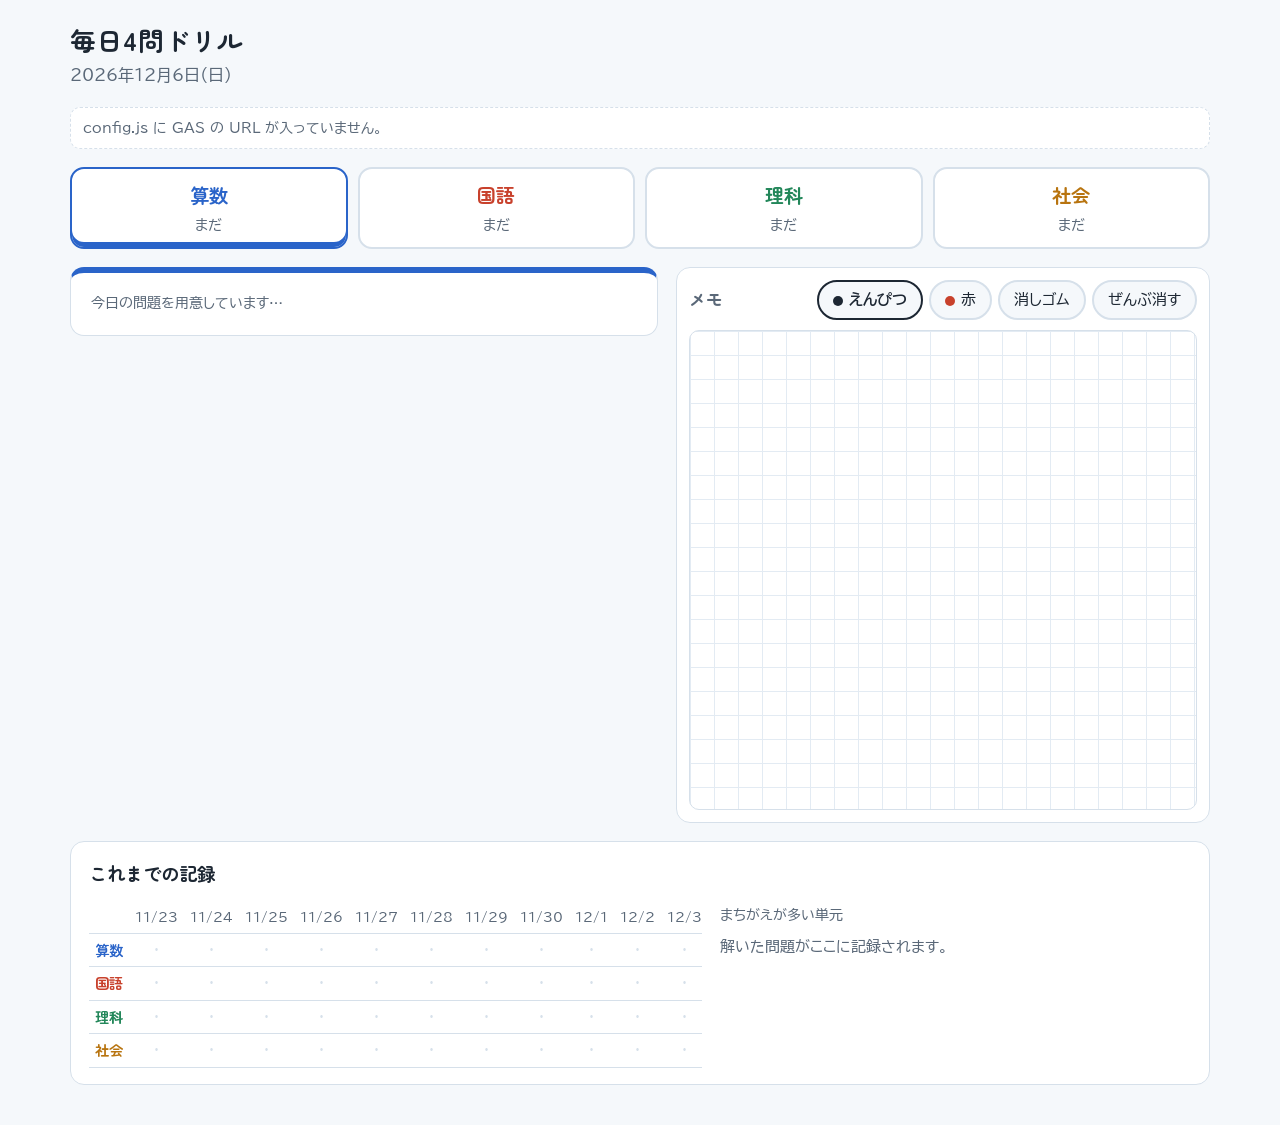
==== drill.html @ 7e66739c "ドリルとエディタを GitHub Pages ＋ GAS の fetch 窓口に移す - gas/Code.gs：fetch 用の窓口（check・drillQuestions・image・histo" ====
<!DOCTYPE html>
<html lang="ja">
<head>
<meta charset="utf-8">
<meta name="viewport" content="width=device-width, initial-scale=1">
<title>毎日4問ドリル</title>
<link rel="preconnect" href="https://fonts.googleapis.com">
<link rel="preconnect" href="https://fonts.gstatic.com" crossorigin>
<link rel="stylesheet" href="https://fonts.googleapis.com/css2?family=Zen+Maru+Gothic:wght@500;700&family=BIZ+UDPGothic:wght@400;700&display=swap">
<link rel="stylesheet" href="css/theme.css">
<link rel="stylesheet" href="css/drillcore.css">
<style>
/* レイアウト：ノートの1ページ。上に教科タブ、左に問題と答え、右に方眼のメモ（iPad横）。縦や狭い画面では縦に積む。 */
.wrap { max-width: 1180px; margin: 0 auto; padding-inline: 20px; padding-block: 18px 40px; display: grid; gap: 18px; }
header.top { display: flex; flex-wrap: wrap; align-items: baseline; justify-content: space-between; gap: 6px 20px; }
.top h1 { font-family: var(--font-display); font-weight: 700; font-size: 1.6rem; margin: 0; letter-spacing: 0.02em; }
.top .date { color: var(--ink-soft); font-size: 1rem; font-variant-numeric: tabular-nums; }
.top .streak { font-family: var(--font-display); font-size: 1rem; }
.top .streak b { font-size: 1.5rem; font-variant-numeric: tabular-nums; }

nav.tabs { display: grid; grid-template-columns: repeat(4, minmax(0, 1fr)); gap: 10px; }
.tab { appearance: none; border: 2px solid var(--rule); background: var(--sheet); color: var(--ink); border-radius: var(--radius); padding: 10px 8px; font: inherit; cursor: pointer; display: grid; justify-items: center; gap: 2px; min-height: 64px; }
.tab .name { font-family: var(--font-display); font-weight: 700; font-size: 1.2rem; color: var(--c); }
.tab .state { font-size: 0.85rem; color: var(--ink-soft); }
.tab[aria-selected="true"] { border-color: var(--c); box-shadow: inset 0 -5px 0 var(--c); }
.tab.done-ok .state { color: var(--ok); font-weight: 700; }
.tab.done-ng .state { color: var(--ng); font-weight: 700; }

main.page { display: grid; grid-template-columns: minmax(0, 1.1fr) minmax(0, 1fr); gap: 18px; align-items: start; }
@media (max-width: 860px) { main.page { grid-template-columns: minmax(0, 1fr); } }
.qcard { background: var(--sheet); border: 1px solid var(--rule); border-top: 6px solid var(--c); border-radius: var(--radius); padding: 18px 20px 20px; display: grid; gap: 14px; min-width: 0; }
.nextrow { display: flex; justify-content: flex-end; }

.memo { background: var(--sheet); border: 1px solid var(--rule); border-radius: var(--radius); padding: 12px; display: grid; gap: 10px; min-width: 0; position: sticky; top: 8px; }
.memo .bar { display: flex; flex-wrap: wrap; gap: 8px; align-items: center; justify-content: space-between; }
.memo .bar .label { font-family: var(--font-display); font-weight: 700; color: var(--ink-soft); }
.tools { display: flex; flex-wrap: wrap; gap: 6px; }
.tool { appearance: none; font: inherit; font-size: 0.95rem; border: 2px solid var(--rule); background: var(--paper); color: var(--ink); border-radius: 999px; padding: 4px 14px; cursor: pointer; min-height: 40px; }
.tool[aria-pressed="true"] { border-color: var(--ink); font-weight: 700; }
.tool .dot { display: inline-block; width: 10px; height: 10px; border-radius: 50%; margin-right: 6px; vertical-align: middle; }
.canvasbox { position: relative; width: 100%; height: 480px; border-radius: 10px; overflow: hidden; border: 1px solid var(--rule);
  background-color: var(--sheet);
  background-image: linear-gradient(var(--grid) 1px, transparent 1px), linear-gradient(90deg, var(--grid) 1px, transparent 1px);
  background-size: 24px 24px; }
.canvasbox canvas { position: absolute; top: 0; left: 0; width: 100%; height: 100%; touch-action: none; cursor: crosshair; }
@media (max-width: 860px) { .canvasbox { height: 380px; } .memo { position: static; } }

.donebox { background: var(--sheet); border: 2px solid var(--ok); border-radius: var(--radius); padding: 14px 18px; display: flex; flex-wrap: wrap; gap: 8px 18px; align-items: baseline; }
.donebox h2 { font-family: var(--font-display); margin: 0; font-size: 1.3rem; color: var(--ok); }

section.log { background: var(--sheet); border: 1px solid var(--rule); border-radius: var(--radius); padding: 16px 18px; display: grid; gap: 14px; min-width: 0; }
.log h2 { font-family: var(--font-display); font-size: 1.15rem; margin: 0; }
.log .grid2 { display: grid; grid-template-columns: minmax(0, 1.3fr) minmax(0, 1fr); gap: 18px; }
@media (max-width: 860px) { .log .grid2 { grid-template-columns: minmax(0, 1fr); } }
.tablewrap { overflow-x: auto; }
table.days { border-collapse: collapse; font-size: 0.9rem; font-variant-numeric: tabular-nums; }
table.days th, table.days td { padding: 4px 6px; text-align: center; border-bottom: 1px solid var(--rule); white-space: nowrap; }
table.days th[scope="row"] { text-align: left; color: var(--c); font-family: var(--font-display); }
table.days thead th { color: var(--ink-soft); font-weight: 400; font-size: 0.8rem; }
.mk-ok { color: var(--ok); font-weight: 700; }
.mk-ng { color: var(--ng); font-weight: 700; }
.mk-none { color: var(--rule); }
ul.weak { list-style: none; margin: 0; padding: 0; display: grid; gap: 6px; }
ul.weak li { display: grid; grid-template-columns: minmax(0, 1fr) auto; gap: 8px; align-items: center; font-size: 0.95rem; }
ul.weak .bar2 { grid-column: 1 / -1; height: 6px; background: var(--grid); border-radius: 3px; overflow: hidden; }
ul.weak .bar2 span { display: block; height: 100%; background: var(--c); }

/* 最初の起動：鍵を入れる */
.login { max-width: 460px; margin: 60px auto; padding: 0 20px; }
.login .card { background: var(--sheet); border: 1px solid var(--rule); border-top: 6px solid var(--c); border-radius: var(--radius); padding: 18px 20px; display: grid; gap: 12px; }
.login h1 { font-family: var(--font-display); font-size: 1.4rem; margin: 0; }
.login form { display: flex; gap: 8px; flex-wrap: wrap; }
.login .dq-in { flex: 1; width: auto; font-size: 1.2rem; }
.login .err { color: var(--ng); font-weight: 700; margin: 0; }
</style>
<script src="config.js"></script>
<script src="js/api.js"></script>
<script src="js/drillcore.js"></script>
</head>
<body>
<div class="login" id="login" data-s="math" hidden>
  <div class="card">
    <h1>毎日4問ドリル</h1>
    <p class="muted">はじめに「プレイヤー用の鍵」を入れてください。このiPadが覚えるので、次からは入れなくてよくなります。</p>
    <form id="loginForm">
      <input class="dq-in" type="text" id="keyInput" autocomplete="off" autocapitalize="off" autocorrect="off" spellcheck="false" placeholder="プレイヤー用の鍵" aria-label="プレイヤー用の鍵">
      <button class="dq-btn" type="submit" id="loginBtn">はじめる</button>
    </form>
    <p class="err" id="loginMsg" hidden></p>
  </div>
</div>
<div class="wrap" id="app" hidden>
  <header class="top">
    <div>
      <h1>毎日4問ドリル</h1>
      <div class="date" id="today"></div>
    </div>
    <div class="streak" id="streak" hidden>連続 <b id="streakNum">0</b> 日</div>
  </header>
  <div class="notice" id="notice" hidden></div>

  <nav class="tabs" role="tablist" aria-label="教科" id="tabs"></nav>

  <div class="donebox" id="donebox" hidden>
    <h2>今日の4問、おわり！</h2>
    <span id="doneScore"></span>
  </div>

  <main class="page">
    <article class="qcard" id="qcard" aria-live="polite"></article>
    <aside class="memo" aria-label="メモ">
      <div class="bar">
        <span class="label">メモ</span>
        <div class="tools" role="group" aria-label="ペン">
          <button class="tool" type="button" id="penBlack" aria-pressed="true"><span class="dot" style="background:var(--pen)"></span>えんぴつ</button>
          <button class="tool" type="button" id="penRed" aria-pressed="false"><span class="dot" style="background:var(--ng)"></span>赤</button>
          <button class="tool" type="button" id="eraser" aria-pressed="false">消しゴム</button>
          <button class="tool" type="button" id="clear">ぜんぶ消す</button>
        </div>
      </div>
      <div class="canvasbox" id="canvasbox"></div>
    </aside>
  </main>

  <section class="log" aria-labelledby="logTitle">
    <h2 id="logTitle">これまでの記録</h2>
    <div class="grid2">
      <div>
        <div class="tablewrap"><table class="days" id="daysTable"></table></div>
      </div>
      <div>
        <p class="muted" style="margin-bottom:6px">まちがえが多い単元</p>
        <ul class="weak" id="weakList"></ul>
      </div>
    </div>
  </section>
</div>

<script>
(function () {
  var SUBJECTS = DrillCore.SUBJECTS;
  var REVIEW_AFTER_DAYS = 3;
  var $ = function (id) { return document.getElementById(id); };
  var key = BDApi.getKey("player");
  var PENDING_STORE = "bd-drill-pending";   // まだ送れていない答え（電波がないときなど）

  // ---------- 日付 ----------
  function pad(n) { return String(n).padStart(2, "0"); }
  function ymd(d) { return d.getFullYear() + "-" + pad(d.getMonth() + 1) + "-" + pad(d.getDate()); }
  function parseYmd(s) { var a = s.split("-").map(Number); return new Date(a[0], a[1] - 1, a[2]); }
  function daysBetween(a, b) { return Math.round((parseYmd(b) - parseYmd(a)) / 86400000); }
  var WD = ["日", "月", "火", "水", "木", "金", "土"];
  var today = ymd(new Date());

  // ---------- 状態 ----------
  var Q = [];               // 有効な問題
  var byId = {};
  var days = {};            // date -> { items: { math: 記録, ... } }
  var picks = {};           // subject -> { qid, review }
  var current = "math";
  var ready = false;
  var writeChain = Promise.resolve();

  // ---------- 図の読みこみ（同じ図は1回だけ取りにいく） ----------
  var imgCache = {};
  function loadImage(id) {
    if (!imgCache[id]) {
      imgCache[id] = BDApi.call("image", { id: id }, key).then(function (r) { return r.src; });
      imgCache[id].catch(function () { delete imgCache[id]; }); // 失敗したら次に開いたとき取り直す
    }
    return imgCache[id];
  }

  // ---------- 今日の問題を選ぶ ----------
  function hash(str) { var h = 2166136261; for (var i = 0; i < str.length; i++) { h ^= str.charCodeAt(i); h = Math.imul(h, 16777619); } return h >>> 0; }
  function itemOf(subject) { return days[today] && days[today].items && days[today].items[subject]; }
  function historyFor(subject) {
    var last = {};
    Object.keys(days).sort().forEach(function (d) {
      if (d >= today) return;
      var it = days[d].items && days[d].items[subject];
      if (it && it.qid) last[it.qid] = { date: d, correct: !!it.correct };
    });
    return last;
  }
  function choose(subject) {
    var t = itemOf(subject);
    if (t && byId[t.qid]) return { qid: t.qid, review: !!t.review };
    var pool = Q.filter(function (q) { return q.subject === subject; });
    if (!pool.length) return null;
    var last = historyFor(subject);
    var due = pool.filter(function (q) { var l = last[q.id]; return l && !l.correct && daysBetween(l.date, today) >= REVIEW_AFTER_DAYS; })
      .sort(function (a, b) { return last[a.id].date < last[b.id].date ? -1 : 1; });
    if (due.length) return { qid: due[0].id, review: true };
    // まだ解いていない問題：①テストでまちがえた問題 ②正答率の高い問題 の順。同じ順位なら日によって変える
    var unseen = pool.filter(function (q) { return !last[q.id]; });
    if (unseen.length) {
      unseen.sort(function (a, b) { return priority(b) - priority(a) || hash(a.id + today) - hash(b.id + today); });
      return { qid: unseen[0].id, review: false };
    }
    var oldest = pool.slice().sort(function (a, b) { return last[a.id].date < last[b.id].date ? -1 : last[a.id].date > last[b.id].date ? 1 : priority(b) - priority(a); });
    return { qid: oldest[0].id, review: false };
  }
  // 問題の正答率（小問の平均。正答率がなければ50とみなす）
  function rateOf(q) {
    var r = DrillCore.asList(q.parts).map(function (p) { return Number(p.rate); }).filter(function (v) { return isFinite(v) && v > 0; });
    if (!r.length) return 50;
    return r.reduce(function (s, v) { return s + v; }, 0) / r.length;
  }
  // 大きいほど先に出す。テストでまちがえた問題は正答率に関係なく先（ただし正答率30%未満の難問は後回し）
  function priority(q) {
    var r = rateOf(q);
    return Math.round(r) + (q.testMiss && r >= 30 ? 100 : 0);
  }
  function pickAll() { SUBJECTS.forEach(function (s) { picks[s.key] = choose(s.key); }); }

  // ---------- 記録 ----------
  function saveAnswer(subject, record) {
    var day = days[today] || { date: today, items: {} };
    day.items[subject] = record; days[today] = day;
    var body = Object.assign({ date: today, subject: subject }, record);
    var list = readPending(); list.push(body); writePending(list);
    flushPending();
  }
  // 送れていない答えは iPad の中に控えておき、次に送れるときにまとめて送る
  function readPending() { try { var v = JSON.parse(localStorage.getItem(PENDING_STORE) || "[]"); return Array.isArray(v) ? v : []; } catch (e) { return []; } }
  function writePending(list) { try { if (list.length) localStorage.setItem(PENDING_STORE, JSON.stringify(list)); else localStorage.removeItem(PENDING_STORE); } catch (e) {} }
  function sameRec(a, b) { return a.date === b.date && a.subject === b.subject && a.answeredAt === b.answeredAt; }
  function flushPending() {
    writeChain = writeChain.then(function () {
      var list = readPending();
      var failed = false;
      return list.reduce(function (p, rec) {
        return p.then(function () {
          return send(rec, failed ? 0 : 2).then(function (ok) {
            if (ok) writePending(readPending().filter(function (r) { return !sameRec(r, rec); }));
            else failed = true;
          });
        });
      }, Promise.resolve()).then(function () {
        if (failed) showNotice("記録をまだ送れていません。このiPadに控えてあるので、インターネットにつながったときにもう一度開くと送られます。");
        else if (list.length && $("notice").textContent.indexOf("記録をまだ送れて") === 0) showNotice("");
      });
    });
    return writeChain;
  }
  function send(rec, tries) {
    return BDApi.call("saveAnswer", { record: rec }, key).then(function () { return true; }, function (err) {
      if (err.kind === "forbidden" || tries <= 0) return false;
      return new Promise(function (r) { setTimeout(r, 2000); }).then(function () { return send(rec, tries - 1); });
    });
  }
  function showNotice(text) { var n = $("notice"); n.textContent = text; n.hidden = !text; }

  // ---------- 描画 ----------
  function el(tag, cls, text) { var e = document.createElement(tag); if (cls) e.className = cls; if (text != null) e.textContent = text; return e; }
  function renderTabs() {
    var nav = $("tabs"); nav.textContent = "";
    SUBJECTS.forEach(function (s) {
      var it = itemOf(s.key);
      var b = document.createElement("button");
      b.type = "button"; b.className = "tab"; b.dataset.s = s.key; b.setAttribute("role", "tab");
      b.setAttribute("aria-selected", String(s.key === current));
      if (it) b.classList.add(it.correct ? "done-ok" : "done-ng");
      b.append(el("span", "name", s.name), el("span", "state", it ? (it.correct ? "○ 正解" : "× まちがい") : "まだ"));
      b.addEventListener("click", function () { current = s.key; renderAll(); });
      nav.append(b);
    });
    var done = SUBJECTS.filter(function (s) { return itemOf(s.key); }).length;
    var ok = SUBJECTS.filter(function (s) { return itemOf(s.key) && itemOf(s.key).correct; }).length;
    $("donebox").hidden = done < SUBJECTS.length;
    $("doneScore").textContent = SUBJECTS.length + "問中 " + ok + "問 正解。まちがえた問題は" + REVIEW_AFTER_DAYS + "日後にもう一度出ます。";
  }
  var shownKey = "";
  function renderQuestion(force) {
    var card = $("qcard"); card.dataset.s = current;
    document.querySelector(".memo").dataset.s = current;
    if (!ready) { card.textContent = ""; card.append(el("p", "muted", "今日の問題を用意しています…")); return; }
    var pick = picks[current]; var q = pick && byId[pick.qid];
    if (!q) { card.textContent = ""; card.append(el("p", "muted", "この教科の問題がまだありません。")); return; }
    var saved = itemOf(current) || null;
    var key = current + "|" + q.id + "|" + (saved ? "done" : "open");
    if (!force && key === shownKey) return; // 入力中の答えを消さない
    shownKey = key;
    var holder = el("div"); card.textContent = ""; card.append(holder);
    DrillCore.renderQuestion(holder, q, {
      imageLoader: loadImage, saved: saved, review: pick.review,
      extraMeta: [q.testMiss ? "テストでまちがえた問題" : "", "正答率 " + Math.round(rateOf(q)) + "%"].filter(Boolean),
      reviewNote: REVIEW_AFTER_DAYS + "日後にもう一度出ます。",
      onFinish: function (res) {
        var rec = Object.assign({ qid: q.id, unit: q.unit || "", review: !!pick.review, answeredAt: new Date().toISOString() }, res);
        saveAnswer(current, rec);
        shownKey = current + "|" + q.id + "|done";
        renderTabs(); renderLog(); appendNext(card);
      }
    });
    if (saved) appendNext(card);
  }
  function appendNext(card) {
    var nextS = SUBJECTS.filter(function (s) { return !itemOf(s.key); })[0];
    if (!nextS) return;
    var row = el("div", "nextrow");
    var b = el("button", "dq-btn ghost", "次は" + nextS.name + " →"); b.type = "button"; b.dataset.s = nextS.key;
    b.addEventListener("click", function () { current = nextS.key; renderAll(); window.scrollTo(0, 0); });
    row.append(b); card.append(row);
  }
  function renderLog() {
    var dates = [];
    for (var i = 13; i >= 0; i--) { var d = parseYmd(today); d.setDate(d.getDate() - i); dates.push(ymd(d)); }
    var t = $("daysTable"); t.textContent = "";
    var thead = document.createElement("thead"); var hr = document.createElement("tr");
    hr.append(el("th", null, ""));
    dates.forEach(function (d) { var dd = parseYmd(d); hr.append(el("th", null, (dd.getMonth() + 1) + "/" + dd.getDate())); });
    thead.append(hr); t.append(thead);
    var tb = document.createElement("tbody");
    SUBJECTS.forEach(function (s) {
      var tr = document.createElement("tr"); tr.dataset.s = s.key;
      var th = el("th", null, s.name); th.scope = "row"; tr.append(th);
      dates.forEach(function (d) {
        var it = days[d] && days[d].items && days[d].items[s.key];
        tr.append(el("td", it ? (it.correct ? "mk-ok" : "mk-ng") : "mk-none", it ? (it.correct ? "○" : "×") : "・"));
      });
      tb.append(tr);
    });
    t.append(tb);

    var stats = {};
    Object.keys(days).forEach(function (d) {
      var items = days[d].items || {};
      Object.keys(items).forEach(function (s) {
        var it = items[s]; var unit = it.unit || (byId[it.qid] || {}).unit || "その他";
        var k = s + "|" + unit; var st = stats[k] || (stats[k] = { s: s, unit: unit, ok: 0, n: 0 });
        st.n++; if (it.correct) st.ok++;
      });
    });
    var all = Object.keys(stats).map(function (k) { return stats[k]; });
    var weak = all.filter(function (x) { return x.ok < x.n; }).sort(function (a, b) { return a.ok / a.n - b.ok / b.n || b.n - a.n; }).slice(0, 8);
    var ul = $("weakList"); ul.textContent = "";
    if (!weak.length) ul.append(el("li", "muted", all.length ? "まちがえた単元はまだありません。" : "解いた問題がここに記録されます。"));
    weak.forEach(function (w) {
      var li = el("li"); li.dataset.s = w.s;
      li.append(el("span", null, DrillCore.subjectName(w.s) + "・" + w.unit), el("span", null, w.ok + "/" + w.n));
      var bar = el("div", "bar2"); var fill = el("span"); fill.style.width = (w.ok / w.n * 100) + "%"; bar.append(fill); li.append(bar);
      ul.append(li);
    });

    var streak = 0; var cur = parseYmd(today);
    var has = function (d) { return days[d] && Object.keys(days[d].items || {}).length; };
    if (!has(today)) cur.setDate(cur.getDate() - 1);
    while (has(ymd(cur))) { streak++; cur.setDate(cur.getDate() - 1); }
    $("streak").hidden = streak === 0; $("streakNum").textContent = streak;
  }
  function renderHeader() { var d = parseYmd(today); $("today").textContent = d.getFullYear() + "年" + (d.getMonth() + 1) + "月" + d.getDate() + "日（" + WD[d.getDay()] + "）"; }
  function renderAll() { renderHeader(); renderTabs(); renderQuestion(); showMemo(current); renderLog(); }

  // ---------- メモ（教科ごとに1枚） ----------
  var memo = { color: "pen", erase: false };
  var canvases = {};
  function makeCanvas(subject) {
    var c = document.createElement("canvas"); c.hidden = true; c.setAttribute("aria-label", "メモ用の方眼");
    $("canvasbox").append(c); canvases[subject] = c;
    var ctx = c.getContext("2d");
    var drawing = false, lastX = 0, lastY = 0;
    function pos(e) { var r = c.getBoundingClientRect(); return [e.clientX - r.left, e.clientY - r.top]; }
    c.addEventListener("pointerdown", function (e) { drawing = true; c.setPointerCapture(e.pointerId); var p = pos(e); lastX = p[0]; lastY = p[1]; dot(lastX, lastY, e); });
    c.addEventListener("pointermove", function (e) {
      if (!drawing) return;
      var evs = e.getCoalescedEvents ? e.getCoalescedEvents() : [e];
      if (!evs.length) evs = [e];
      evs.forEach(function (ev) { var p = pos(ev); line(lastX, lastY, p[0], p[1], ev); lastX = p[0]; lastY = p[1]; });
    });
    function stop() { drawing = false; }
    c.addEventListener("pointerup", stop); c.addEventListener("pointercancel", stop); c.addEventListener("pointerleave", stop);
    function style(ev) {
      var pr = ev.pressure && ev.pointerType === "pen" ? ev.pressure : 0.5;
      ctx.globalCompositeOperation = memo.erase ? "destination-out" : "source-over";
      ctx.strokeStyle = ctx.fillStyle = getComputedStyle(document.documentElement).getPropertyValue(memo.color === "red" ? "--ng" : "--pen").trim();
      ctx.lineWidth = memo.erase ? 22 : 1.4 + pr * 2.6;
      ctx.lineCap = "round"; ctx.lineJoin = "round";
    }
    function line(x1, y1, x2, y2, ev) { style(ev); ctx.beginPath(); ctx.moveTo(x1, y1); ctx.lineTo(x2, y2); ctx.stroke(); }
    function dot(x, y, ev) { style(ev); ctx.beginPath(); ctx.arc(x, y, ctx.lineWidth / 2, 0, Math.PI * 2); ctx.fill(); }
    fit(c);
    return c;
  }
  function fit(c) {
    var box = $("canvasbox"); var dpr = window.devicePixelRatio || 1;
    var w = Math.round(box.clientWidth * dpr), h = Math.round(box.clientHeight * dpr);
    if (!w || !h || (c.width === w && c.height === h)) return;
    var old = null;
    if (c.width) { old = document.createElement("canvas"); old.width = c.width; old.height = c.height; old.getContext("2d").drawImage(c, 0, 0); }
    c.width = w; c.height = h;
    var ctx = c.getContext("2d"); ctx.setTransform(dpr, 0, 0, dpr, 0, 0);
    if (old) ctx.drawImage(old, 0, 0, old.width / dpr, old.height / dpr);
  }
  function showMemo(subject) {
    SUBJECTS.forEach(function (s) { var c = canvases[s.key] || makeCanvas(s.key); c.hidden = s.key !== subject; });
    fit(canvases[subject]);
  }
  function setTool(which) {
    memo.erase = which === "eraser"; if (!memo.erase) memo.color = which === "red" ? "red" : "pen";
    $("penBlack").setAttribute("aria-pressed", String(which === "pen"));
    $("penRed").setAttribute("aria-pressed", String(which === "red"));
    $("eraser").setAttribute("aria-pressed", String(which === "eraser"));
  }
  $("penBlack").addEventListener("click", function () { setTool("pen"); });
  $("penRed").addEventListener("click", function () { setTool("red"); });
  $("eraser").addEventListener("click", function () { setTool("eraser"); });
  $("clear").addEventListener("click", function () { var c = canvases[current]; if (c) { var ctx = c.getContext("2d"); ctx.save(); ctx.setTransform(1, 0, 0, 1, 0, 0); ctx.clearRect(0, 0, c.width, c.height); ctx.restore(); } });
  window.addEventListener("resize", function () { var c = canvases[current]; if (c) fit(c); });

  // ---------- 起動 ----------
  document.addEventListener("visibilitychange", function () {
    if (document.visibilityState === "visible" && ymd(new Date()) !== today) { today = ymd(new Date()); picks = {}; pickAll(); current = "math"; shownKey = ""; renderAll(); }
  });

  function start(questions, records, notice) {
    Q = (questions || []).filter(function (q) { return q && q.id && q.enabled !== false; });
    byId = {}; Q.forEach(function (q) { byId[q.id] = q; });
    days = {};
    (records || []).forEach(function (r) {
      if (!r || !r.date || !r.subject) return;
      var d = days[r.date] || (days[r.date] = { date: r.date, items: {} });
      d.items[r.subject] = r; // 同じ日・同じ教科が2行あれば後の行を使う
    });
    ready = true; showNotice(notice || ""); pickAll(); renderAll();
  }

  function load() {
    $("login").hidden = true; $("app").hidden = false;
    renderAll();
    showNotice(window.BD_MOCK ? "プレビュー表示です。ここで解いた結果は保存されません。" : "問題を読みこんでいます…");
    var qs = BDApi.call("drillQuestions", {}, key);
    var rs = BDApi.call("history", {}, key);
    qs.then(function (q) {
      return rs.then(function (r) { return { q: q.questions, r: r.records, fail: false }; }, function () { return { q: q.questions, r: [], fail: true }; });
    }).then(function (got) {
      start(got.q, got.r.concat(readPending()), got.fail ? "記録を読みこめませんでした。問題は解けますが、前の記録が表に出ないことがあります。" : (window.BD_MOCK ? "プレビュー表示です。ここで解いた結果は保存されません。" : ""));
      if (readPending().length) flushPending();
    }, function (err) {
      if (err.kind === "forbidden") { BDApi.clearKey("player"); key = ""; showLogin("鍵が変わったようです。新しいプレイヤー用の鍵を入れてください。"); return; }
      start([], [], "");
      showNotice("問題を読みこめませんでした。インターネットにつながっているか確認して、開き直してください。（" + err.message + "）");
    });
  }

  // ---------- 鍵の入力（最初の1回だけ） ----------
  function showLogin(msg) {
    $("app").hidden = true; $("login").hidden = false;
    var m = $("loginMsg"); m.textContent = msg || ""; m.hidden = !msg;
  }
  $("loginForm").addEventListener("submit", function (e) {
    e.preventDefault();
    var k = $("keyInput").value.trim(); if (!k) return;
    $("loginBtn").disabled = true;
    BDApi.call("check", {}, k).then(function () {
      key = k; BDApi.setKey("player", k); $("keyInput").value = "";
      load();
    }, function (err) {
      showLogin(err.kind === "forbidden" ? "鍵がちがいます。もう一度たしかめてください。" : "つながりませんでした。インターネットを確認してください。（" + err.message + "）");
    }).then(function () { $("loginBtn").disabled = false; });
  });

  if (!BDApi.hasUrl()) { $("app").hidden = false; renderAll(); showNotice("config.js に GAS の URL が入っていません。"); }
  else if (key || window.BD_MOCK) load();
  else showLogin("");
})();
</script>
</body>
</html>
---- css/theme.css ----
/* 色と文字（ドリルとエディタで共通）。教科の色は学校のノートの色分けに合わせる。 */
:root {
  --paper: #f5f8fb;
  --sheet: #ffffff;
  --ink: #1d2733;
  --ink-soft: #5a6878;
  --rule: #d6e0ea;
  --grid: #e3ebf3;
  --math: #2a64c9;
  --japanese: #c8412c;
  --science: #23875a;
  --social: #b8740f;
  --ok: #23875a;
  --ng: #c8412c;
  --ok-bg: #e5f4ec;
  --ng-bg: #fbe9e6;
  --pen: #1d2733;
  --font-display: "Zen Maru Gothic", "Hiragino Maru Gothic ProN", "Hiragino Sans", sans-serif;
  --font-body: "BIZ UDPGothic", "Hiragino Sans", "Yu Gothic", sans-serif;
  --radius: 14px;
  --c: var(--math);
}
@media (prefers-color-scheme: dark) {
  :root:not([data-theme="light"]) {
    --paper: #121820; --sheet: #1a222c; --ink: #e6edf4; --ink-soft: #9fb0c2; --rule: #2c3846; --grid: #232e3a;
    --math: #6f9ef0; --japanese: #ef7a65; --science: #5cc28d; --social: #e3a84a;
    --ok: #5cc28d; --ng: #ef7a65; --ok-bg: #173226; --ng-bg: #3a1e1a; --pen: #e6edf4;
    color-scheme: dark;
  }
}
:root[data-theme="dark"] {
  --paper: #121820; --sheet: #1a222c; --ink: #e6edf4; --ink-soft: #9fb0c2; --rule: #2c3846; --grid: #232e3a;
  --math: #6f9ef0; --japanese: #ef7a65; --science: #5cc28d; --social: #e3a84a;
  --ok: #5cc28d; --ng: #ef7a65; --ok-bg: #173226; --ng-bg: #3a1e1a; --pen: #e6edf4;
  color-scheme: dark;
}
* { box-sizing: border-box; }
[hidden] { display: none !important; }
html, body { background: var(--paper); color: var(--ink); margin: 0; }
body { font-family: var(--font-body); font-size: 17px; line-height: 1.7; }
[data-s="math"] { --c: var(--math); }
[data-s="japanese"] { --c: var(--japanese); }
[data-s="science"] { --c: var(--science); }
[data-s="social"] { --c: var(--social); }
button:focus-visible, input:focus-visible, select:focus-visible, textarea:focus-visible { outline: 3px solid var(--c); outline-offset: 2px; }
.muted { color: var(--ink-soft); font-size: 0.9rem; margin: 0; }
.notice { font-size: 0.9rem; color: var(--ink-soft); background: var(--sheet); border: 1px dashed var(--rule); border-radius: 10px; padding: 8px 12px; }
---- css/drillcore.css ----
/* 問題の表示（ドリルとエディタのプレビューで共通） */
.dq { display: grid; gap: 14px; }
.dq-meta { display: flex; flex-wrap: wrap; gap: 6px 8px; align-items: center; font-size: 0.85rem; color: var(--ink-soft); }
.dq-chip { display: inline-block; border: 1px solid var(--c); color: var(--c); border-radius: 999px; padding: 1px 10px; font-weight: 700; }
.dq-chip.review { border-color: var(--ng); color: var(--ng); }
.dq-text { font-size: 1.15rem; line-height: 1.85; white-space: pre-line; margin: 0; }
.dq-imgs { display: grid; gap: 8px; }
.dq-img { display: block; width: 100%; border: 1px solid var(--rule); border-radius: 8px; background: #fff; cursor: zoom-in; min-height: 40px; }
.dq-img.loading { display: grid; place-items: center; height: 120px; color: var(--ink-soft); font-size: 0.9rem; cursor: default; }
.dq-part { border-top: 1px dashed var(--rule); padding-top: 12px; display: grid; gap: 8px; }
.dq-part:first-of-type { border-top: 0; padding-top: 0; }
.dq-plabel { display: flex; gap: 8px; align-items: baseline; flex-wrap: wrap; }
.dq-plabel b { font-family: var(--font-display); font-size: 1.1rem; }
.dq-prompt { white-space: pre-line; margin: 0; font-size: 1.05rem; }
.dq-row { display: flex; flex-wrap: wrap; gap: 8px; align-items: center; }
.dq-in { font: inherit; font-size: 1.4rem; padding: 6px 10px; border: 2px solid var(--rule); border-radius: 10px; background: var(--paper); color: var(--ink); min-width: 0; width: 12em; max-width: 100%; }
.dq-in.short { width: 3.2em; text-align: center; }
.dq-in:focus { border-color: var(--c); outline: none; }
.dq-in:disabled { opacity: 0.85; }
textarea.dq-in { width: 100%; font-size: 1.1rem; min-height: 5em; resize: vertical; }
.dq-suffix { font-size: 1.1rem; }
.dq-frac { display: inline-grid; grid-template-columns: auto auto; align-items: center; gap: 0 8px; }
.dq-frac .fr { display: grid; justify-items: center; gap: 3px; }
.dq-frac .bar { width: 100%; height: 2px; background: var(--ink); }
.dq-opt { appearance: none; font: inherit; font-family: var(--font-display); font-weight: 700; font-size: 1.2rem; min-width: 56px; min-height: 48px; padding: 4px 14px; border-radius: 10px; border: 2px solid var(--rule); background: var(--paper); color: var(--ink); cursor: pointer; }
.dq-opt[aria-pressed="true"] { border-color: var(--c); background: var(--c); color: var(--sheet); }
.dq-opt:disabled { cursor: default; }
.dq-seq { font-family: var(--font-display); font-size: 1.3rem; min-height: 1.6em; letter-spacing: 0.05em; }
.dq-btn { appearance: none; font: inherit; font-family: var(--font-display); font-weight: 700; font-size: 1.1rem; border-radius: 10px; padding: 10px 20px; cursor: pointer; border: 2px solid var(--c); background: var(--c); color: var(--sheet); min-height: 48px; }
.dq-btn.ghost { background: transparent; color: var(--c); }
.dq-btn.small { font-size: 0.95rem; padding: 4px 12px; min-height: 40px; }
.dq-btn.ok { --c: var(--ok); }
.dq-btn.ng { --c: var(--ng); }
.dq-btn:disabled { opacity: 0.45; cursor: default; }
.dq-mark { font-family: var(--font-display); font-weight: 700; font-size: 1.05rem; }
.dq-mark.ok { color: var(--ok); }
.dq-mark.ng { color: var(--ng); }
.dq-answer { border-radius: 8px; padding: 6px 10px; background: var(--paper); font-size: 1rem; }
.dq-model { border: 2px dashed var(--c); border-radius: 10px; padding: 8px 12px; font-size: 1.15rem; white-space: pre-line; }
.dq-result { border-radius: 10px; padding: 12px 14px; display: grid; gap: 8px; }
.dq-result.ok { background: var(--ok-bg); }
.dq-result.ng { background: var(--ng-bg); }
.dq-verdict { font-family: var(--font-display); font-weight: 700; font-size: 1.35rem; }
.dq-result.ok .dq-verdict { color: var(--ok); }
.dq-result.ng .dq-verdict { color: var(--ng); }
.dq-note { margin: 0; font-size: 0.9rem; color: var(--ink-soft); }
.dq-ex { margin: 0; white-space: pre-line; }
/* 図への書きこみ：問題の中では線を重ねて表示し、タップで全画面の書きこみ画面を開く */
.dq-fig { position: relative; }
.dq-fig .dq-img { cursor: pointer; }
.dq-fig-ink { position: absolute; top: 0; left: 0; width: 100%; height: 100%; pointer-events: none; border-radius: 8px; }
.dq-fig-btn { position: absolute; right: 8px; bottom: 8px; appearance: none; font: inherit; font-size: 0.9rem; font-weight: 700; border: 2px solid var(--c); background: var(--sheet); color: var(--c); border-radius: 999px; padding: 4px 12px; min-height: 36px; cursor: pointer; opacity: 0.95; }
.dq-ann { position: fixed; top: 0; left: 0; right: 0; bottom: 0; z-index: 50; background: #3b4350; display: flex; flex-direction: column; }
.dq-ann-bar { display: flex; flex-wrap: wrap; gap: 6px; align-items: center; padding: 8px 12px; padding-top: calc(8px + env(safe-area-inset-top, 0px)); background: var(--sheet); border-bottom: 1px solid var(--rule); }
.dq-ann-sep { flex: 1; }
.dq-tool { appearance: none; font: inherit; font-size: 0.95rem; border: 2px solid var(--rule); background: var(--paper); color: var(--ink); border-radius: 999px; padding: 4px 14px; min-height: 42px; cursor: pointer; }
.dq-tool[aria-pressed="true"] { border-color: var(--ink); font-weight: 700; background: var(--sheet); }
.dq-ann-area { flex: 1; overflow: auto; -webkit-overflow-scrolling: touch; padding: 12px; }
.dq-ann-stage { position: relative; margin: 0 auto; }
.dq-ann-stage img { display: block; width: 100%; background: #fff; border-radius: 4px; user-select: none; -webkit-user-select: none; -webkit-touch-callout: none; }
.dq-ann-stage canvas { position: absolute; top: 0; left: 0; width: 100%; height: 100%; touch-action: none; }
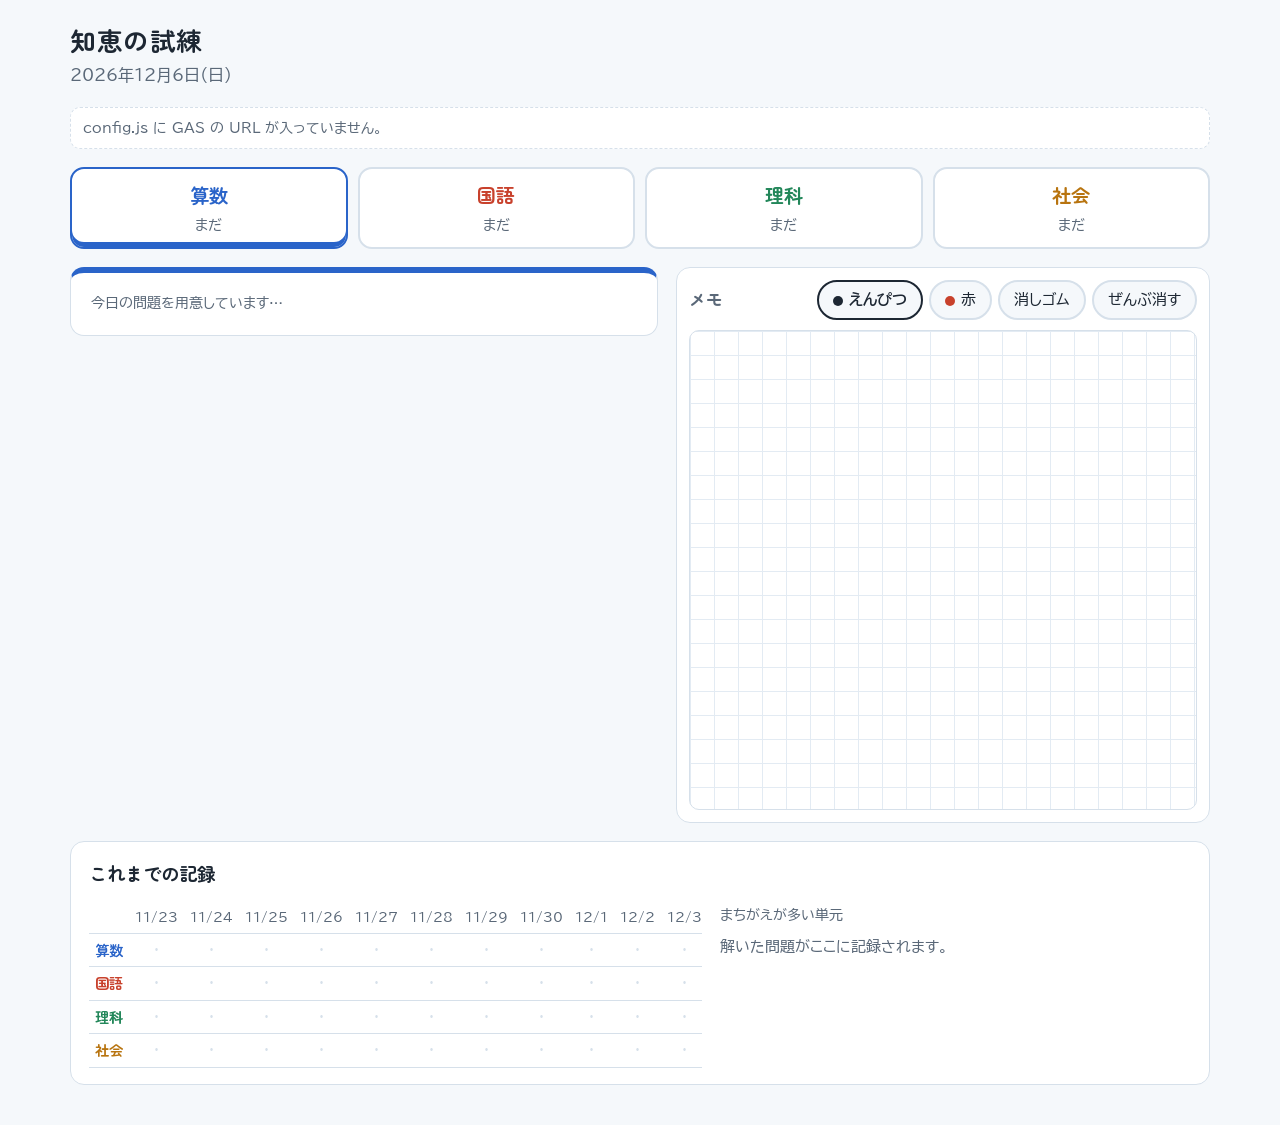
==== commit b032da9d: "ドリルの画面の名前を「知恵の試練」に変える GAS のシート名・ドライブのフォルダ名は成績管理側の道具が使うので変えない。  Co-Authored-By: Claude Opus 5.5 <nore" ====
--- a/drill.html
+++ b/drill.html
@@ -3,7 +3,7 @@
 <head>
 <meta charset="utf-8">
 <meta name="viewport" content="width=device-width, initial-scale=1">
-<title>毎日4問ドリル</title>
+<title>知恵の試練</title>
 <link rel="preconnect" href="https://fonts.googleapis.com">
 <link rel="preconnect" href="https://fonts.gstatic.com" crossorigin>
 <link rel="stylesheet" href="https://fonts.googleapis.com/css2?family=Zen+Maru+Gothic:wght@500;700&family=BIZ+UDPGothic:wght@400;700&display=swap">
@@ -80,7 +80,7 @@
 <body>
 <div class="login" id="login" data-s="math" hidden>
   <div class="card">
-    <h1>毎日4問ドリル</h1>
+    <h1>知恵の試練</h1>
     <p class="muted">はじめに「プレイヤー用の鍵」を入れてください。このiPadが覚えるので、次からは入れなくてよくなります。</p>
     <form id="loginForm">
       <input class="dq-in" type="text" id="keyInput" autocomplete="off" autocapitalize="off" autocorrect="off" spellcheck="false" placeholder="プレイヤー用の鍵" aria-label="プレイヤー用の鍵">
@@ -92,7 +92,7 @@
 <div class="wrap" id="app" hidden>
   <header class="top">
     <div>
-      <h1>毎日4問ドリル</h1>
+      <h1>知恵の試練</h1>
       <div class="date" id="today"></div>
     </div>
     <div class="streak" id="streak" hidden>連続 <b id="streakNum">0</b> 日</div>
@@ -139,7 +139,6 @@
 <script>
 (function () {
   var SUBJECTS = DrillCore.SUBJECTS;
-  var REVIEW_AFTER_DAYS = 3;
   var $ = function (id) { return document.getElementById(id); };
   var key = BDApi.getKey("player");
   var PENDING_STORE = "bd-drill-pending";   // まだ送れていない答え（電波がないときなど）
@@ -148,7 +147,6 @@
   function pad(n) { return String(n).padStart(2, "0"); }
   function ymd(d) { return d.getFullYear() + "-" + pad(d.getMonth() + 1) + "-" + pad(d.getDate()); }
   function parseYmd(s) { var a = s.split("-").map(Number); return new Date(a[0], a[1] - 1, a[2]); }
-  function daysBetween(a, b) { return Math.round((parseYmd(b) - parseYmd(a)) / 86400000); }
   var WD = ["日", "月", "火", "水", "木", "金", "土"];
   var today = ymd(new Date());
 
@@ -174,32 +172,31 @@
   // ---------- 今日の問題を選ぶ ----------
   function hash(str) { var h = 2166136261; for (var i = 0; i < str.length; i++) { h ^= str.charCodeAt(i); h = Math.imul(h, 16777619); } return h >>> 0; }
   function itemOf(subject) { return days[today] && days[today].items && days[today].items[subject]; }
+  // 今日より前に、問題ごとに「正解した回数」と「解いた回数」を数える
   function historyFor(subject) {
-    var last = {};
-    Object.keys(days).sort().forEach(function (d) {
+    var h = {};
+    Object.keys(days).forEach(function (d) {
       if (d >= today) return;
       var it = days[d].items && days[d].items[subject];
-      if (it && it.qid) last[it.qid] = { date: d, correct: !!it.correct };
-    });
-    return last;
-  }
+      if (!it || !it.qid) return;
+      var x = h[it.qid] || (h[it.qid] = { ok: 0, tries: 0 });
+      x.tries++; if (it.correct) x.ok++;
+    });
+    return h;
+  }
+  // 出題の順番：①正解した回数が少ない問題（まだ解いていない問題と、まちがえただけの問題はどちらも0回）
+  // ②同じ回数なら priority（テストでまちがえた問題＋正答率）の高い順 ③それも同じなら日によって変える
+  // まちがえた問題は正解するまで回数が増えないので、次の日にまた出ることがある
   function choose(subject) {
     var t = itemOf(subject);
     if (t && byId[t.qid]) return { qid: t.qid, review: !!t.review };
     var pool = Q.filter(function (q) { return q.subject === subject; });
     if (!pool.length) return null;
-    var last = historyFor(subject);
-    var due = pool.filter(function (q) { var l = last[q.id]; return l && !l.correct && daysBetween(l.date, today) >= REVIEW_AFTER_DAYS; })
-      .sort(function (a, b) { return last[a.id].date < last[b.id].date ? -1 : 1; });
-    if (due.length) return { qid: due[0].id, review: true };
-    // まだ解いていない問題：①テストでまちがえた問題 ②正答率の高い問題 の順。同じ順位なら日によって変える
-    var unseen = pool.filter(function (q) { return !last[q.id]; });
-    if (unseen.length) {
-      unseen.sort(function (a, b) { return priority(b) - priority(a) || hash(a.id + today) - hash(b.id + today); });
-      return { qid: unseen[0].id, review: false };
-    }
-    var oldest = pool.slice().sort(function (a, b) { return last[a.id].date < last[b.id].date ? -1 : last[a.id].date > last[b.id].date ? 1 : priority(b) - priority(a); });
-    return { qid: oldest[0].id, review: false };
+    var h = historyFor(subject);
+    function ok(q) { return h[q.id] ? h[q.id].ok : 0; }
+    pool.sort(function (a, b) { return ok(a) - ok(b) || priority(b) - priority(a) || hash(a.id + today) - hash(b.id + today); });
+    var top = pool[0], th = h[top.id];
+    return { qid: top.id, review: !!(th && th.tries > 0 && th.ok === 0) };
   }
   // 問題の正答率（小問の平均。正答率がなければ50とみなす）
   function rateOf(q) {
@@ -269,7 +266,7 @@
     var done = SUBJECTS.filter(function (s) { return itemOf(s.key); }).length;
     var ok = SUBJECTS.filter(function (s) { return itemOf(s.key) && itemOf(s.key).correct; }).length;
     $("donebox").hidden = done < SUBJECTS.length;
-    $("doneScore").textContent = SUBJECTS.length + "問中 " + ok + "問 正解。まちがえた問題は" + REVIEW_AFTER_DAYS + "日後にもう一度出ます。";
+    $("doneScore").textContent = SUBJECTS.length + "問中 " + ok + "問 正解。まちがえた問題は、正解するまでまた出てきます。";
   }
   var shownKey = "";
   function renderQuestion(force) {
@@ -286,7 +283,7 @@
     DrillCore.renderQuestion(holder, q, {
       imageLoader: loadImage, saved: saved, review: pick.review,
       extraMeta: [q.testMiss ? "テストでまちがえた問題" : "", "正答率 " + Math.round(rateOf(q)) + "%"].filter(Boolean),
-      reviewNote: REVIEW_AFTER_DAYS + "日後にもう一度出ます。",
+      reviewNote: "正解するまで、また出てきます。",
       onFinish: function (res) {
         var rec = Object.assign({ qid: q.id, unit: q.unit || "", review: !!pick.review, answeredAt: new Date().toISOString() }, res);
         saveAnswer(current, rec);
